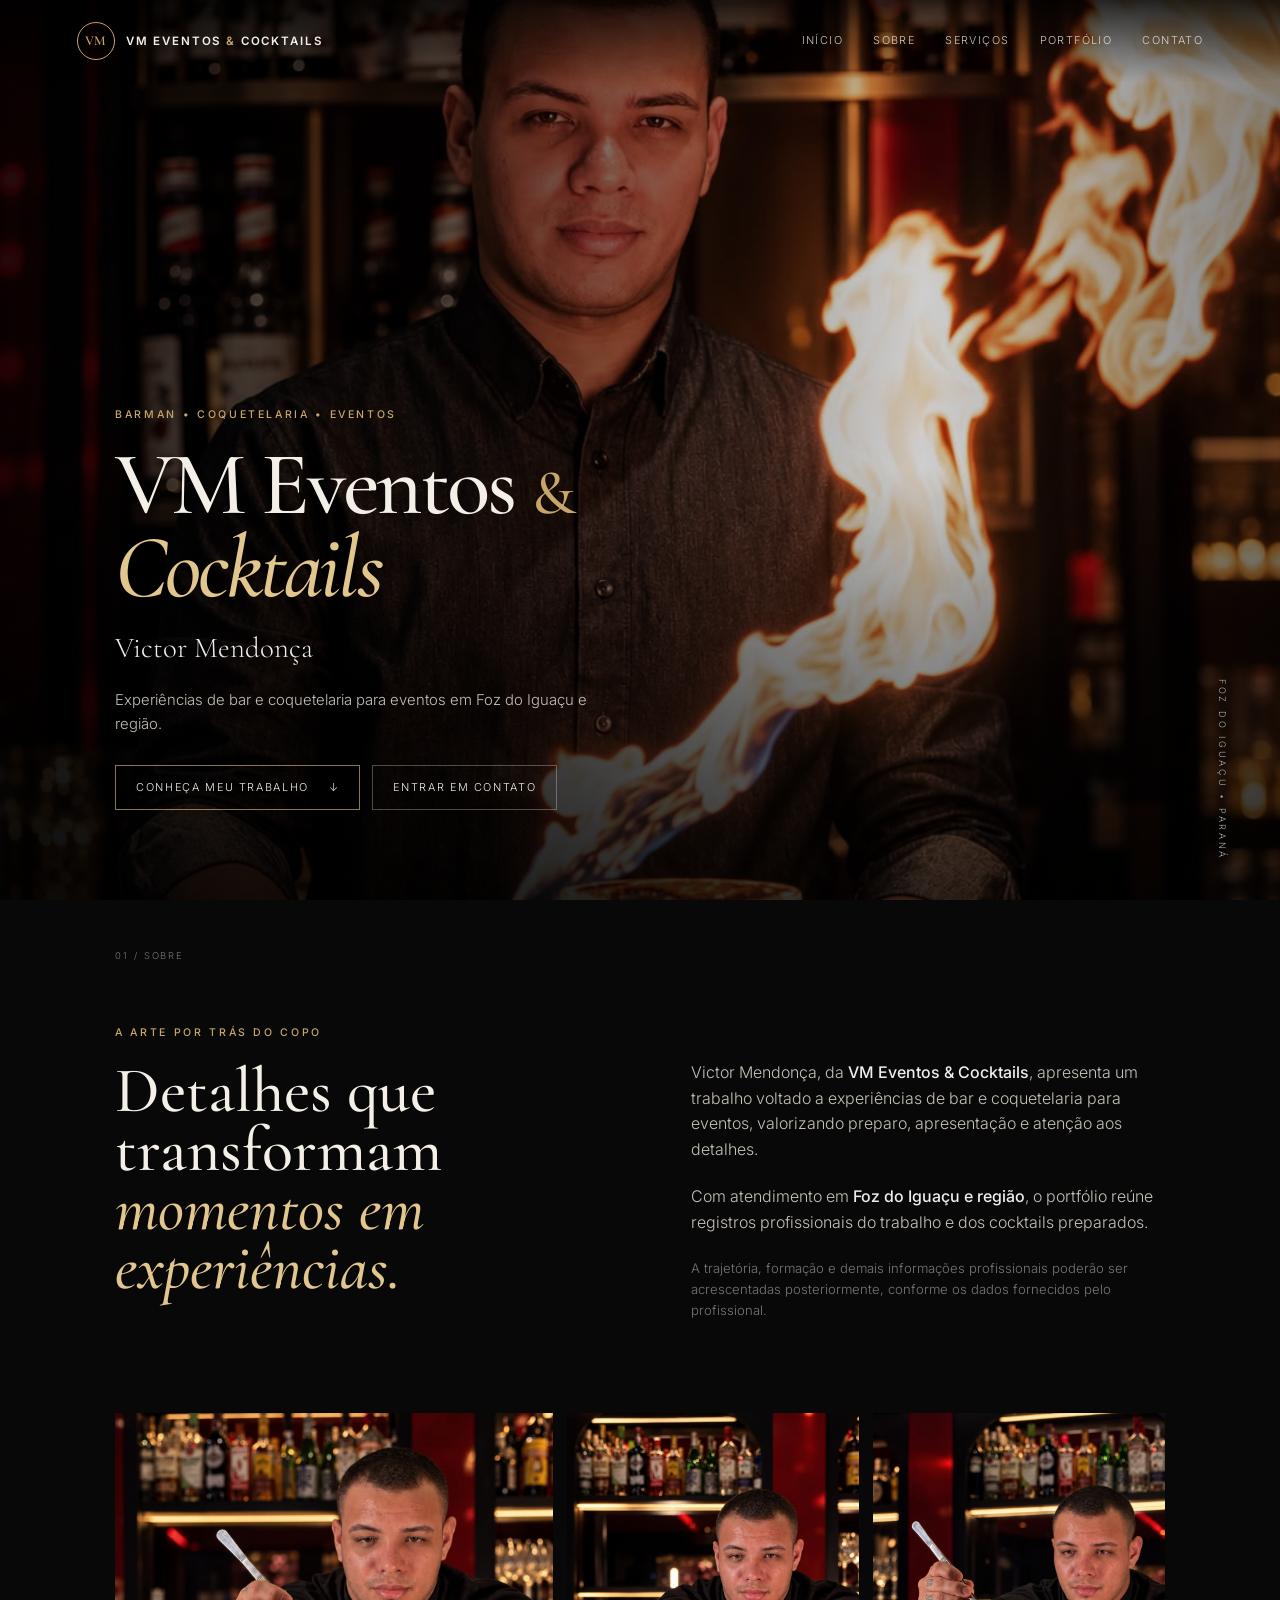
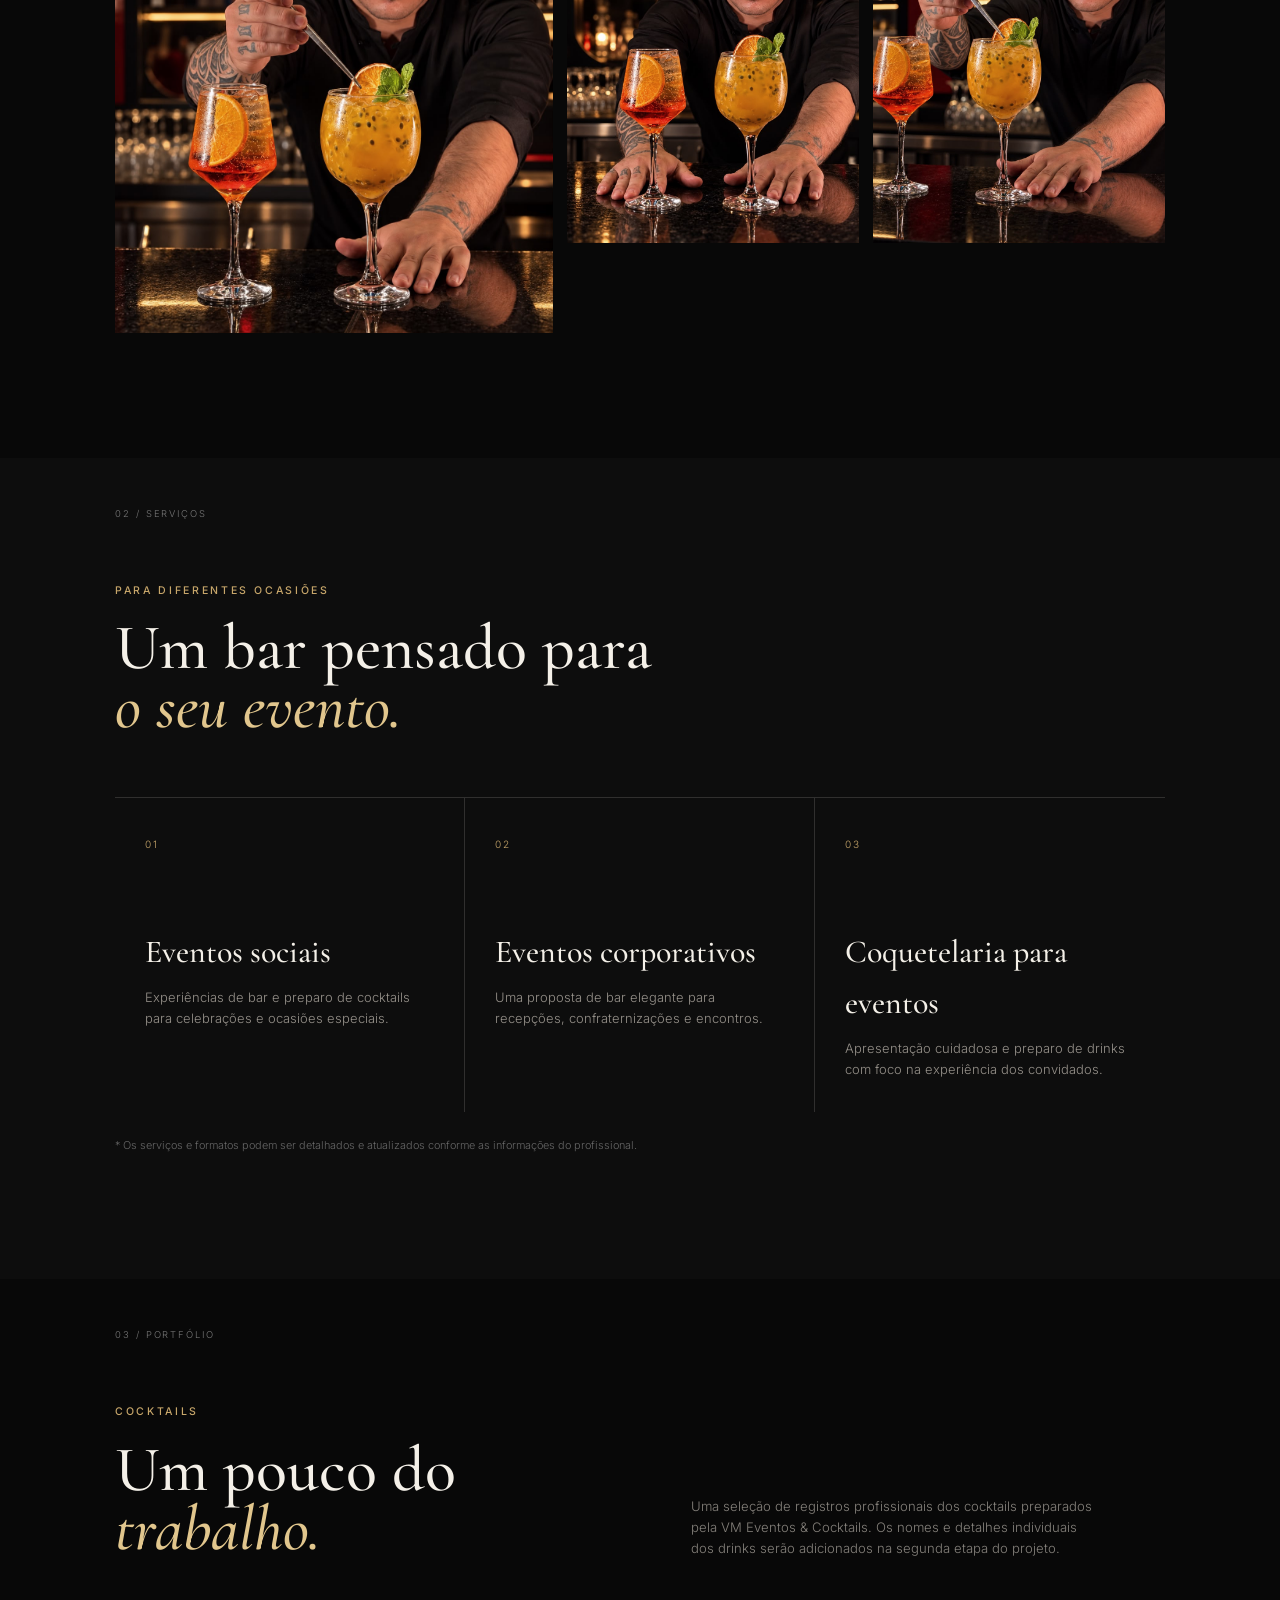
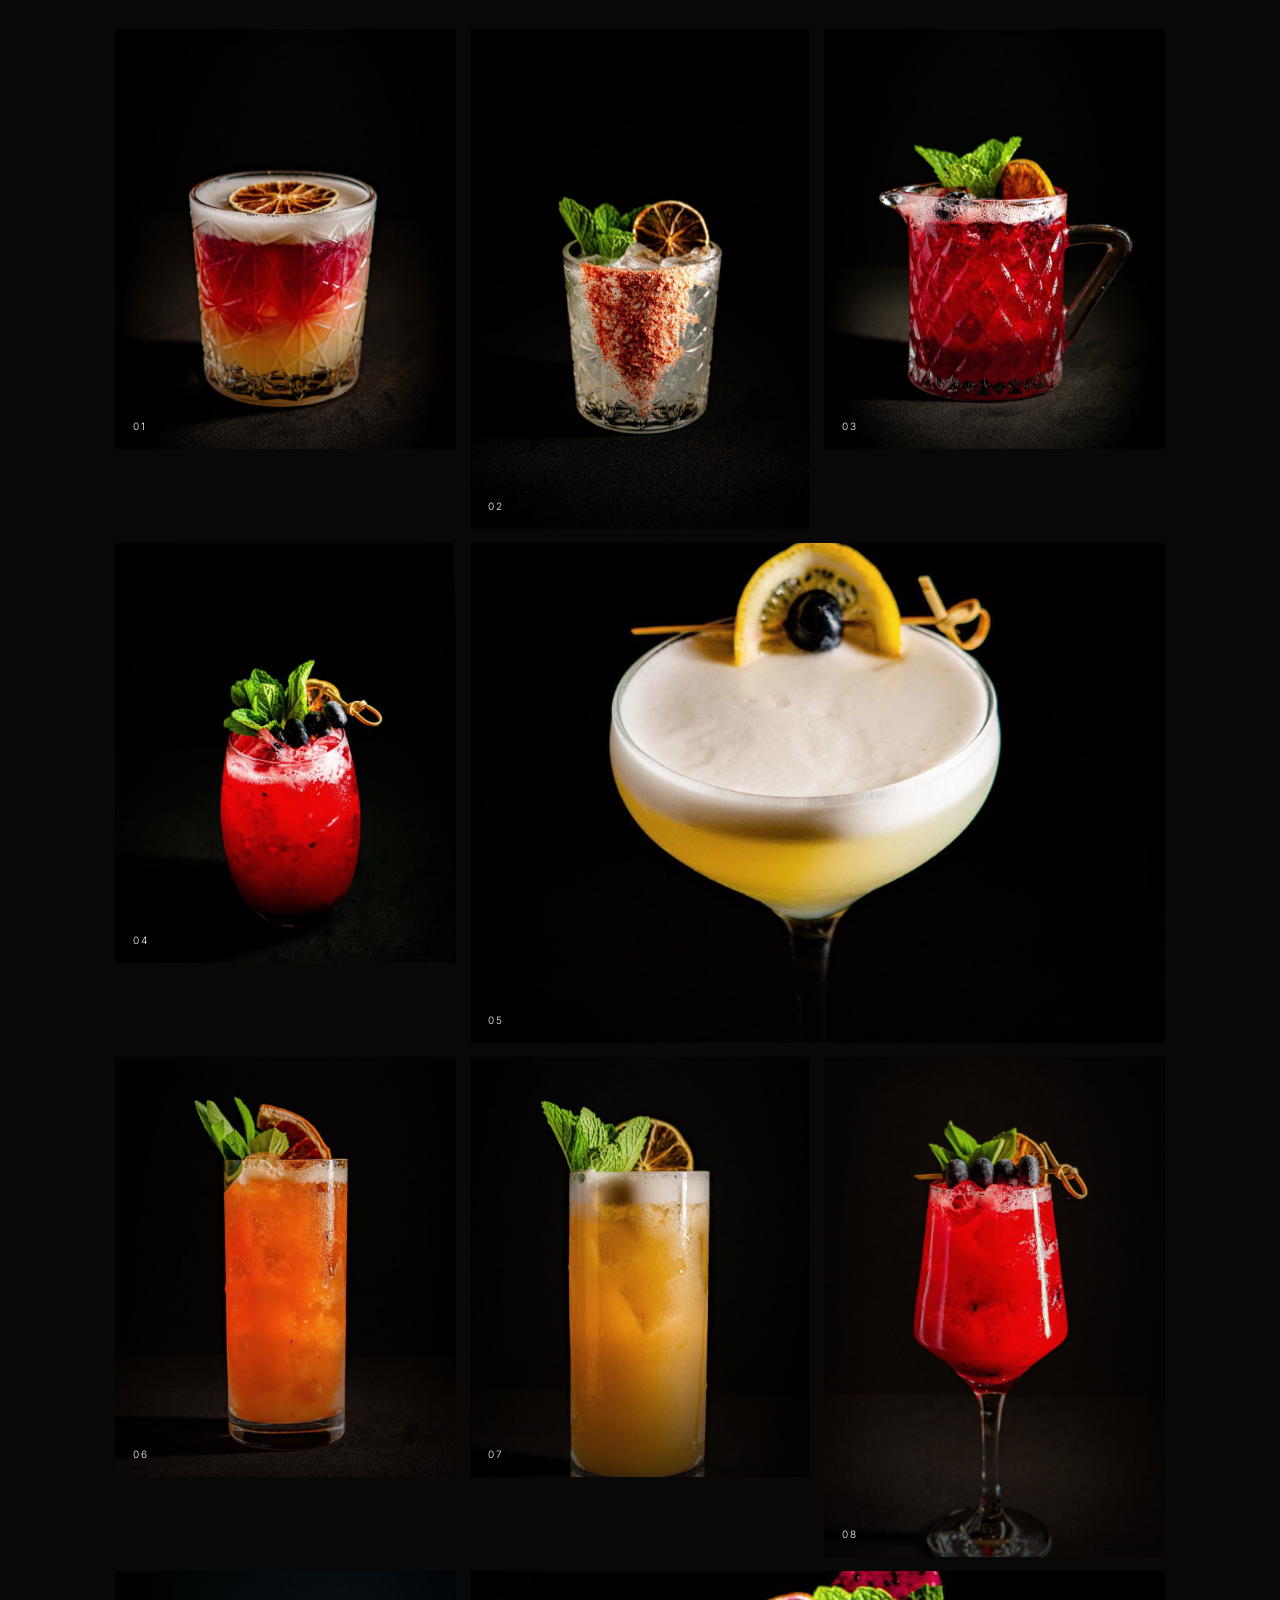
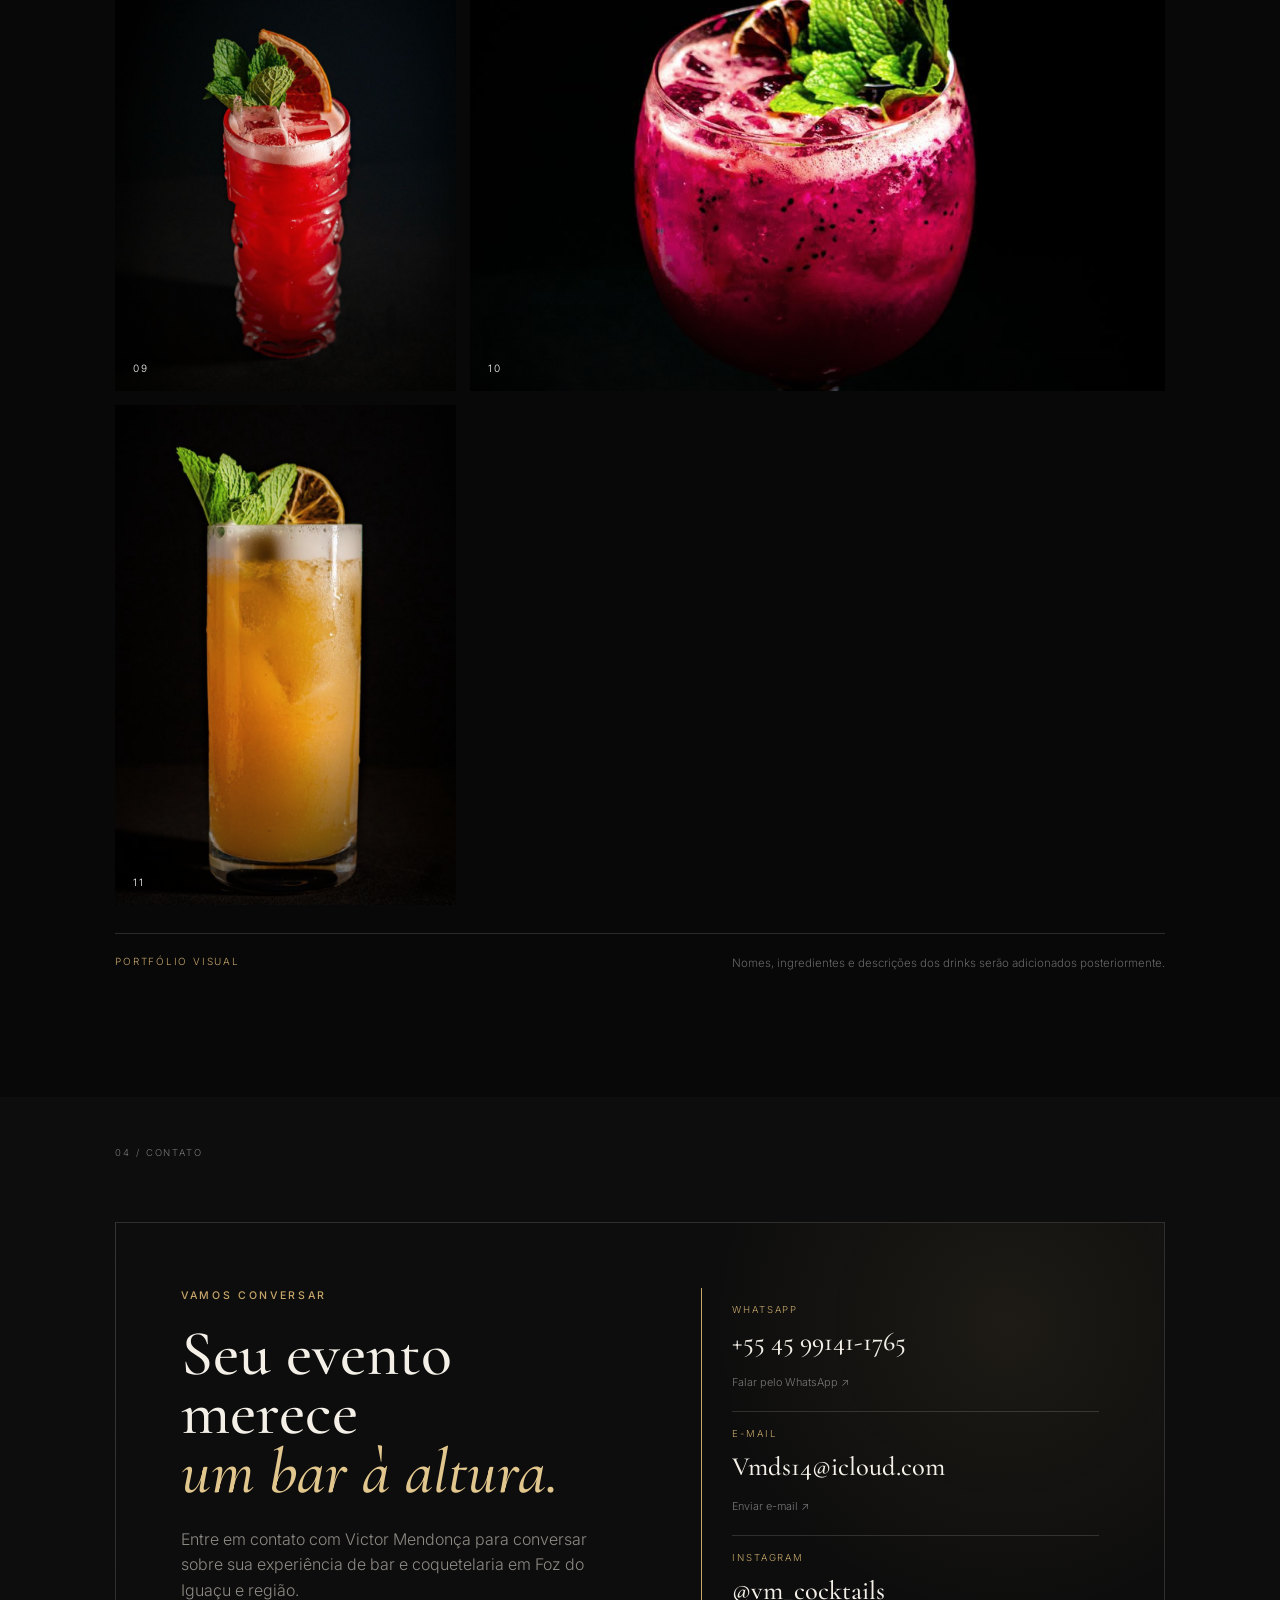
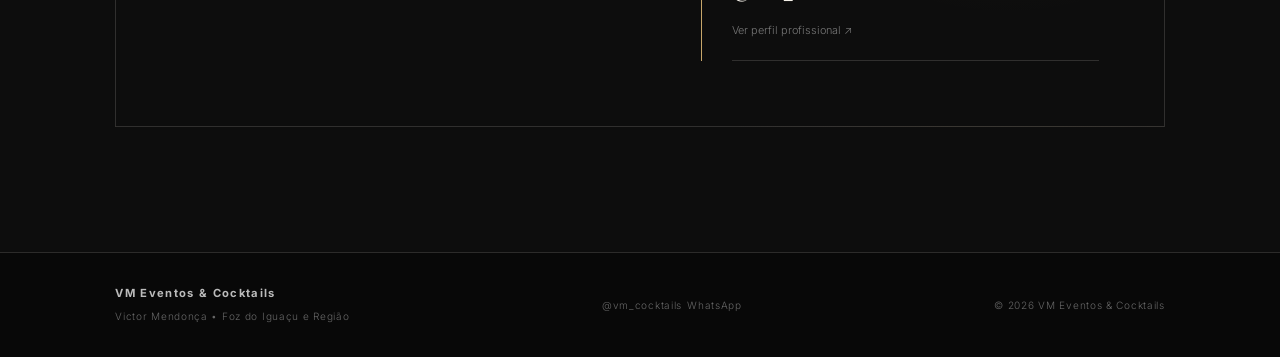
==== VM_Eventos_Cocktails_v1_completo/VM_Eventos_Cocktails/index.html @ 24d46e70 "Primeira versão do site Vm Eventos & Cocktails" ====
<!DOCTYPE html>
<html lang="pt-BR">
<head>
  <meta charset="UTF-8">
  <meta name="viewport" content="width=device-width, initial-scale=1.0">
  <meta name="description" content="VM Eventos & Cocktails — portfólio profissional de Victor Mendonça, com experiências de bar e coquetelaria para eventos em Foz do Iguaçu e região.">
  <meta name="robots" content="index, follow">
  <meta name="author" content="Victor Mendonça — VM Eventos & Cocktails">
  <meta property="og:title" content="VM Eventos & Cocktails | Victor Mendonça">
  <meta property="og:description" content="Experiências de bar e coquetelaria para eventos em Foz do Iguaçu e região.">
  <meta property="og:type" content="website">
  <meta property="og:image" content="img/perfil/victor-principal.jpeg">
  <title>VM Eventos & Cocktails | Victor Mendonça | Foz do Iguaçu</title>
  <link rel="preconnect" href="https://fonts.googleapis.com">
  <link rel="preconnect" href="https://fonts.gstatic.com" crossorigin>
  <link href="https://fonts.googleapis.com/css2?family=Cormorant+Garamond:wght@500;600;700&family=Inter:wght@300;400;500;600&display=swap" rel="stylesheet">
  <link rel="stylesheet" href="css/style.css">
</head>
<body>
  <header class="header" id="inicio">
    <a class="brand" href="#inicio" aria-label="VM Eventos & Cocktails — início">
      <span class="brand-mark">VM</span>
      <span>VM EVENTOS <span class="brand-dot">&</span> COCKTAILS</span>
    </a>

    <button class="menu-toggle" type="button" aria-label="Abrir menu" aria-expanded="false" aria-controls="site-nav">
      <span></span><span></span><span></span>
    </button>

    <nav class="nav" id="site-nav" aria-label="Navegação principal">
      <a href="#inicio">Início</a>
      <a href="#sobre">Sobre</a>
      <a href="#servicos">Serviços</a>
      <a href="#portfolio">Portfólio</a>
      <a href="#contato">Contato</a>
    </nav>
  </header>

  <main>
    <section class="hero" aria-labelledby="hero-title">
      <img class="hero-photo" src="img/perfil/victor-principal.jpeg" alt="Victor Mendonça, profissional de bar da VM Eventos & Cocktails">
      <div class="hero-overlay"></div>
      <div class="hero-content">
        <p class="eyebrow">BARMAN • COQUETELARIA • EVENTOS</p>
        <h1 id="hero-title">VM Eventos <span>&</span><br><em>Cocktails</em></h1>
        <p class="hero-subtitle">Victor Mendonça</p>
        <p class="hero-text">Experiências de bar e coquetelaria para eventos em Foz do Iguaçu e região.</p>
        <div class="hero-actions">
          <a class="btn" href="#portfolio">Conheça meu trabalho <span>↓</span></a>
          <a class="btn btn-ghost" href="#contato">Entrar em contato</a>
        </div>
      </div>
      <div class="hero-note">FOZ DO IGUAÇU • PARANÁ</div>
    </section>

    <section class="section about" id="sobre">
      <div class="section-label">01 / SOBRE</div>
      <div class="about-grid">
        <div>
          <p class="eyebrow">A ARTE POR TRÁS DO COPO</p>
          <h2>Detalhes que transformam<br><em>momentos em experiências.</em></h2>
        </div>
        <div class="about-copy">
          <p>
            Victor Mendonça, da <strong>VM Eventos & Cocktails</strong>, apresenta
            um trabalho voltado a experiências de bar e coquetelaria para eventos,
            valorizando preparo, apresentação e atenção aos detalhes.
          </p>
          <p>
            Com atendimento em <strong>Foz do Iguaçu e região</strong>, o portfólio
            reúne registros profissionais do trabalho e dos cocktails preparados.
          </p>
          <p class="muted">
            A trajetória, formação e demais informações profissionais poderão ser
            acrescentadas posteriormente, conforme os dados fornecidos pelo profissional.
          </p>
        </div>
      </div>

      <div class="work-gallery" aria-label="Victor Mendonça trabalhando no bar">
        <figure class="work-card work-large">
          <img src="img/trabalho/victor-trabalhando-01.jpeg" alt="Victor Mendonça preparando um cocktail atrás do bar" loading="lazy">
        </figure>
        <figure class="work-card">
          <img src="img/trabalho/victor-trabalhando-02.jpeg" alt="Victor Mendonça trabalhando no preparo de drinks" loading="lazy">
        </figure>
        <figure class="work-card">
          <img src="img/trabalho/victor-trabalhando-03.jpeg" alt="Victor Mendonça finalizando um cocktail profissional" loading="lazy">
        </figure>
      </div>
    </section>

    <section class="section services" id="servicos">
      <div class="section-label">02 / SERVIÇOS</div>
      <div class="section-heading">
        <p class="eyebrow">PARA DIFERENTES OCASIÕES</p>
        <h2>Um bar pensado para<br><em>o seu evento.</em></h2>
      </div>
      <div class="service-grid">
        <article class="service-card">
          <span>01</span>
          <h3>Eventos sociais</h3>
          <p>Experiências de bar e preparo de cocktails para celebrações e ocasiões especiais.</p>
        </article>
        <article class="service-card">
          <span>02</span>
          <h3>Eventos corporativos</h3>
          <p>Uma proposta de bar elegante para recepções, confraternizações e encontros.</p>
        </article>
        <article class="service-card">
          <span>03</span>
          <h3>Coquetelaria para eventos</h3>
          <p>Apresentação cuidadosa e preparo de drinks com foco na experiência dos convidados.</p>
        </article>
      </div>
      <p class="section-disclaimer">* Os serviços e formatos podem ser detalhados e atualizados conforme as informações do profissional.</p>
    </section>

    <section class="section portfolio" id="portfolio">
      <div class="section-label">03 / PORTFÓLIO</div>
      <div class="portfolio-heading">
        <div>
          <p class="eyebrow">COCKTAILS</p>
          <h2>Um pouco do<br><em>trabalho.</em></h2>
        </div>
        <p>
          Uma seleção de registros profissionais dos cocktails preparados pela
          VM Eventos & Cocktails. Os nomes e detalhes individuais dos drinks
          serão adicionados na segunda etapa do projeto.
        </p>
      </div>

      <div class="gallery" id="gallery">
        <button class="gallery-item" data-index="0" type="button"><img src="img/drinks/drink-01.jpeg" alt="Cocktail profissional — portfólio VM Eventos & Cocktails" loading="lazy"><span>01</span></button>
        <button class="gallery-item" data-index="1" type="button"><img src="img/drinks/drink-02.jpeg" alt="Cocktail profissional — portfólio VM Eventos & Cocktails" loading="lazy"><span>02</span></button>
        <button class="gallery-item" data-index="2" type="button"><img src="img/drinks/drink-03.jpeg" alt="Cocktail profissional — portfólio VM Eventos & Cocktails" loading="lazy"><span>03</span></button>
        <button class="gallery-item" data-index="3" type="button"><img src="img/drinks/drink-04.jpeg" alt="Cocktail profissional — portfólio VM Eventos & Cocktails" loading="lazy"><span>04</span></button>
        <button class="gallery-item" data-index="4" type="button"><img src="img/drinks/drink-05.jpeg" alt="Cocktail profissional — portfólio VM Eventos & Cocktails" loading="lazy"><span>05</span></button>
        <button class="gallery-item" data-index="5" type="button"><img src="img/drinks/drink-06.jpeg" alt="Cocktail profissional — portfólio VM Eventos & Cocktails" loading="lazy"><span>06</span></button>
        <button class="gallery-item" data-index="6" type="button"><img src="img/drinks/drink-07.jpeg" alt="Cocktail profissional — portfólio VM Eventos & Cocktails" loading="lazy"><span>07</span></button>
        <button class="gallery-item" data-index="7" type="button"><img src="img/drinks/drink-08.jpeg" alt="Cocktail profissional — portfólio VM Eventos & Cocktails" loading="lazy"><span>08</span></button>
        <button class="gallery-item" data-index="8" type="button"><img src="img/drinks/drink-09.jpeg" alt="Cocktail profissional — portfólio VM Eventos & Cocktails" loading="lazy"><span>09</span></button>
        <button class="gallery-item" data-index="9" type="button"><img src="img/drinks/drink-10.jpeg" alt="Cocktail profissional — portfólio VM Eventos & Cocktails" loading="lazy"><span>10</span></button>
        <button class="gallery-item" data-index="10" type="button"><img src="img/drinks/drink-11.jpeg" alt="Cocktail profissional — portfólio VM Eventos & Cocktails" loading="lazy"><span>11</span></button>
      </div>

      <div class="portfolio-note">
        <span>PORTFÓLIO VISUAL</span>
        <p>Nomes, ingredientes e descrições dos drinks serão adicionados posteriormente.</p>
      </div>
    </section>

    <section class="section contact" id="contato">
      <div class="section-label">04 / CONTATO</div>
      <div class="contact-card">
        <div>
          <p class="eyebrow">VAMOS CONVERSAR</p>
          <h2>Seu evento merece<br><em>um bar à altura.</em></h2>
          <p class="contact-text">
            Entre em contato com Victor Mendonça para conversar sobre sua
            experiência de bar e coquetelaria em Foz do Iguaçu e região.
          </p>
        </div>
        <div class="contact-links">
          <a class="contact-link" href="https://wa.me/5545991411765" target="_blank" rel="noopener noreferrer">
            <span>WHATSAPP</span>
            <strong>+55 45 99141-1765</strong>
            <small>Falar pelo WhatsApp ↗</small>
          </a>
          <a class="contact-link" href="mailto:Vmds14@icloud.com">
            <span>E-MAIL</span>
            <strong>Vmds14@icloud.com</strong>
            <small>Enviar e-mail ↗</small>
          </a>
          <a class="contact-link" href="https://www.instagram.com/vm_cocktails?stkn=NHAxOTZkYXF1MThz" target="_blank" rel="noopener noreferrer">
            <span>INSTAGRAM</span>
            <strong>@vm_cocktails</strong>
            <small>Ver perfil profissional ↗</small>
          </a>
        </div>
      </div>
    </section>
  </main>

  <footer class="footer">
    <div>
      <strong>VM Eventos & Cocktails</strong>
      <span>Victor Mendonça • Foz do Iguaçu e Região</span>
    </div>
    <div class="footer-social">
      <a href="https://www.instagram.com/vm_cocktails?stkn=NHAxOTZkYXF1MThz" target="_blank" rel="noopener noreferrer">@vm_cocktails</a>
      <a href="https://wa.me/5545991411765" target="_blank" rel="noopener noreferrer">WhatsApp</a>
    </div>
    <span>© <span id="year"></span> VM Eventos & Cocktails</span>
  </footer>

  <div class="lightbox" id="lightbox" aria-hidden="true">
    <button class="lightbox-close" type="button" aria-label="Fechar">×</button>
    <button class="lightbox-prev" type="button" aria-label="Imagem anterior">‹</button>
    <img id="lightbox-image" src="" alt="">
    <button class="lightbox-next" type="button" aria-label="Próxima imagem">›</button>
    <div class="lightbox-counter" id="lightbox-counter"></div>
  </div>

  <script src="js/script.js"></script>
</body>
</html>
---- VM_Eventos_Cocktails_v1_completo/VM_Eventos_Cocktails/css/style.css ----
*{margin:0;padding:0;box-sizing:border-box}
:root{--bg:#080808;--surface:#111;--text:#f4f0e8;--muted:#aaa49a;--line:rgba(244,240,232,.15);--gold:#c7a66a;--gold-light:#e1c68d}
html{scroll-behavior:smooth}
body{background:var(--bg);color:var(--text);font-family:"Inter",sans-serif;font-weight:300;line-height:1.6}
body.menu-open{overflow:hidden}
a{color:inherit;text-decoration:none}
button{font:inherit}
.header{position:fixed;inset:0 0 auto 0;height:82px;display:flex;align-items:center;justify-content:space-between;padding:0 6vw;z-index:20;background:linear-gradient(to bottom,rgba(0,0,0,.78),transparent)}
.brand{display:flex;align-items:center;gap:11px;font-size:.72rem;letter-spacing:.16em;font-weight:600}
.brand-mark{width:38px;height:38px;border:1px solid var(--gold);color:var(--gold);display:grid;place-items:center;border-radius:50%;font-family:"Cormorant Garamond",serif;font-size:.85rem;letter-spacing:0}
.brand-dot{color:var(--gold)}
.nav{display:flex;gap:30px}
.nav a{font-size:.68rem;letter-spacing:.13em;text-transform:uppercase;opacity:.82;transition:.25s}
.nav a:hover,.nav a:focus{color:var(--gold-light);opacity:1}
.menu-toggle{display:none;background:none;border:0;cursor:pointer}
.menu-toggle span{display:block;width:27px;height:1px;background:var(--text);margin:6px}
.hero{min-height:100vh;position:relative;display:flex;align-items:flex-end;overflow:hidden;background:#050505}
.hero-photo{position:absolute;inset:0;width:100%;height:100%;object-fit:cover;object-position:center 28%;filter:saturate(.85)}
.hero-overlay{position:absolute;inset:0;background:linear-gradient(90deg,rgba(0,0,0,.84) 0%,rgba(0,0,0,.57) 40%,rgba(0,0,0,.18) 72%,rgba(0,0,0,.48) 100%),linear-gradient(0deg,rgba(0,0,0,.72),transparent 48%)}
.hero-content{position:relative;z-index:2;width:min(800px,90%);margin:0 0 10vh 9vw}
.eyebrow{color:var(--gold);font-size:.66rem;letter-spacing:.25em;font-weight:500;margin-bottom:20px}
.hero h1,h2{font-family:"Cormorant Garamond",serif;font-weight:500;line-height:.92}
.hero h1{font-size:clamp(3.4rem,7vw,7.1rem);letter-spacing:-.035em}
.hero h1>span{color:var(--gold);font-size:.7em}
em{color:var(--gold-light);font-style:italic}
.hero-subtitle{font-family:"Cormorant Garamond",serif;font-size:1.8rem;color:#eee;margin-top:16px}
.hero-text{max-width:520px;margin:18px 0 28px;color:#c5c0b8;font-size:.93rem}
.hero-actions{display:flex;gap:12px;flex-wrap:wrap}
.btn{display:inline-flex;gap:20px;align-items:center;border:1px solid rgba(225,198,141,.6);padding:13px 20px;font-size:.68rem;letter-spacing:.15em;text-transform:uppercase;transition:.3s}
.btn:hover,.btn:focus{background:var(--gold);color:#111}
.btn-ghost{border-color:rgba(244,240,232,.3)}
.hero-note{position:absolute;right:4vw;bottom:40px;z-index:2;writing-mode:vertical-rl;font-size:.57rem;letter-spacing:.3em;color:#aaa}
.section{padding:125px 9vw;position:relative}
.section-label{position:absolute;top:48px;left:9vw;font-size:.59rem;color:#777;letter-spacing:.2em}
.about-grid,.portfolio-heading{display:grid;grid-template-columns:1fr 1fr;gap:8vw}
.section h2{font-size:clamp(3rem,5vw,5.6rem)}
.about-copy{padding-top:35px;max-width:560px;color:#c7c2b9}
.about-copy p{margin-bottom:22px}
.about-copy strong{color:#eee;font-weight:500}
.muted{color:#777;font-size:.82rem}
.work-gallery{display:grid;grid-template-columns:1.5fr 1fr 1fr;gap:14px;margin-top:70px}
.work-card{height:430px;overflow:hidden;background:#111}
.work-card.work-large{height:520px}
.work-card img{width:100%;height:100%;object-fit:cover;display:block;transition:transform .7s ease;filter:saturate(.88)}
.work-card:hover img{transform:scale(1.035);filter:saturate(1)}
.services{background:#0d0d0d}
.section-heading{margin-bottom:60px}
.service-grid{display:grid;grid-template-columns:repeat(3,1fr);border-top:1px solid var(--line)}
.service-card{min-height:280px;padding:32px 30px;border-right:1px solid var(--line)}
.service-card:last-child{border-right:0}
.service-card span{color:var(--gold);font-size:.63rem;letter-spacing:.2em}
.service-card h3{font-family:"Cormorant Garamond",serif;font-size:2rem;font-weight:500;margin:70px 0 10px}
.service-card p{color:#96918a;font-size:.81rem;max-width:330px}
.section-disclaimer{color:#666;font-size:.68rem;margin-top:25px}
.portfolio-heading{align-items:end;margin-bottom:70px}
.portfolio-heading>p{color:#85817b;max-width:410px;font-size:.82rem}
.gallery{display:grid;grid-template-columns:repeat(12,1fr);gap:14px}
.gallery-item{position:relative;height:420px;overflow:hidden;border:0;padding:0;background:#151515;cursor:pointer;grid-column:span 4}
.gallery-item:nth-child(3n+2){height:500px}
.gallery-item:nth-child(5n){grid-column:span 8}
.gallery-item img{width:100%;height:100%;display:block;object-fit:cover;transition:transform .6s ease,filter .6s ease;filter:saturate(.9)}
.gallery-item:hover img{transform:scale(1.045);filter:saturate(1.08)}
.gallery-item:focus-visible{outline:2px solid var(--gold);outline-offset:3px}
.gallery-item:after{content:"";position:absolute;inset:0;background:linear-gradient(to top,rgba(0,0,0,.65),transparent 35%);pointer-events:none}
.gallery-item span{position:absolute;z-index:2;left:18px;bottom:15px;color:#fff;font-size:.63rem;letter-spacing:.2em}
.portfolio-note{margin-top:28px;display:flex;justify-content:space-between;gap:25px;border-top:1px solid var(--line);padding-top:20px}
.portfolio-note span{color:var(--gold);font-size:.62rem;letter-spacing:.18em}
.portfolio-note p{color:#666;font-size:.72rem;text-align:right}
.contact{background:#0d0d0d}
.contact-card{border:1px solid var(--line);padding:65px;display:grid;grid-template-columns:1.05fr .95fr;gap:80px;background:radial-gradient(circle at 85% 20%,rgba(199,166,106,.09),transparent 30%)}
.contact-text{color:#8e8a84;max-width:520px;margin-top:25px}
.contact-links{border-left:1px solid var(--gold);padding-left:30px}
.contact-link{display:block;padding:14px 0 18px;border-bottom:1px solid var(--line);transition:.25s}
.contact-link:hover strong{color:var(--gold-light)}
.contact-link span{display:block;color:var(--gold);font-size:.6rem;letter-spacing:.2em}
.contact-link strong{display:block;font-family:"Cormorant Garamond",serif;font-size:1.65rem;font-weight:500;margin:4px 0}
.contact-link small{color:#777;font-size:.68rem}
.footer{min-height:105px;padding:32px 9vw;display:flex;justify-content:space-between;gap:22px;align-items:center;color:#666;font-size:.63rem;letter-spacing:.07em;border-top:1px solid var(--line)}
.footer>div{display:flex;flex-direction:column;gap:5px}
.footer strong{color:#bbb;font-size:.7rem;letter-spacing:.12em}
.footer-social{flex-direction:row!important;gap:18px}
.footer a:hover{color:var(--gold)}
.lightbox{position:fixed;inset:0;background:rgba(0,0,0,.97);z-index:50;display:none;align-items:center;justify-content:center;padding:50px}
.lightbox.active{display:flex}
.lightbox img{max-width:min(90vw,900px);max-height:88vh;object-fit:contain}
.lightbox button{position:absolute;border:0;background:transparent;color:#fff;cursor:pointer}
.lightbox-close{top:25px;right:35px;font-size:2.3rem}
.lightbox-prev,.lightbox-next{top:50%;transform:translateY(-50%);font-size:4rem;opacity:.75}
.lightbox-prev{left:25px}.lightbox-next{right:25px}
.lightbox-counter{position:absolute;bottom:22px;color:#888;font-size:.7rem;letter-spacing:.15em}
@media (max-width:900px){
  .nav{gap:18px}.brand{font-size:.62rem}
  .about-grid,.portfolio-heading{gap:45px}
  .work-gallery{grid-template-columns:1fr 1fr}.work-card.work-large{grid-column:span 2}
  .gallery-item,.gallery-item:nth-child(5n){grid-column:span 6;height:400px}.gallery-item:nth-child(3n+2){height:400px}
  .contact-card{gap:45px;padding:48px}
}
@media (max-width:700px){
  .header{height:70px;padding:0 6vw}
  .menu-toggle{display:block;z-index:22}
  .nav{position:fixed;inset:0;background:#080808;flex-direction:column;align-items:center;justify-content:center;gap:28px;transform:translateX(100%);transition:.3s}
  .nav.open{transform:translateX(0)}
  .nav a{font-size:.8rem}.brand{font-size:.55rem}.brand-mark{width:34px;height:34px}
  .hero-photo{object-position:58% 25%}.hero-content{margin:0 7vw 11vh}
  .hero h1{font-size:clamp(3rem,15vw,5.2rem)}.hero-note{display:none}
  .section{padding:100px 7vw}.section-label{left:7vw}
  .about-grid,.portfolio-heading,.contact-card{grid-template-columns:1fr;gap:35px}
  .about-copy{padding-top:0}.work-gallery{grid-template-columns:1fr}
  .work-card,.work-card.work-large{grid-column:auto;height:430px}
  .service-grid{grid-template-columns:1fr}.service-card{border-right:0;border-bottom:1px solid var(--line);min-height:auto;padding:30px 5px}
  .service-card h3{margin-top:35px}.gallery{grid-template-columns:1fr 1fr;gap:10px}
  .gallery-item,.gallery-item:nth-child(5n),.gallery-item:nth-child(3n+2){grid-column:span 1;height:330px}
  .portfolio-note{flex-direction:column}.portfolio-note p{text-align:left}
  .contact-card{padding:38px 28px}.contact-links{border-left:0;border-top:1px solid var(--gold);padding:20px 0 0}
  .footer{flex-direction:column;align-items:flex-start}.footer-social{flex-wrap:wrap}
}
@media (max-width:480px){
  .gallery{grid-template-columns:1fr}.gallery-item,.gallery-item:nth-child(5n),.gallery-item:nth-child(3n+2){height:430px}
  .hero-actions{flex-direction:column;align-items:flex-start}
}
@media (prefers-reduced-motion:reduce){
  html{scroll-behavior:auto}.gallery-item img,.work-card img{transition:none}.nav{transition:none}
}
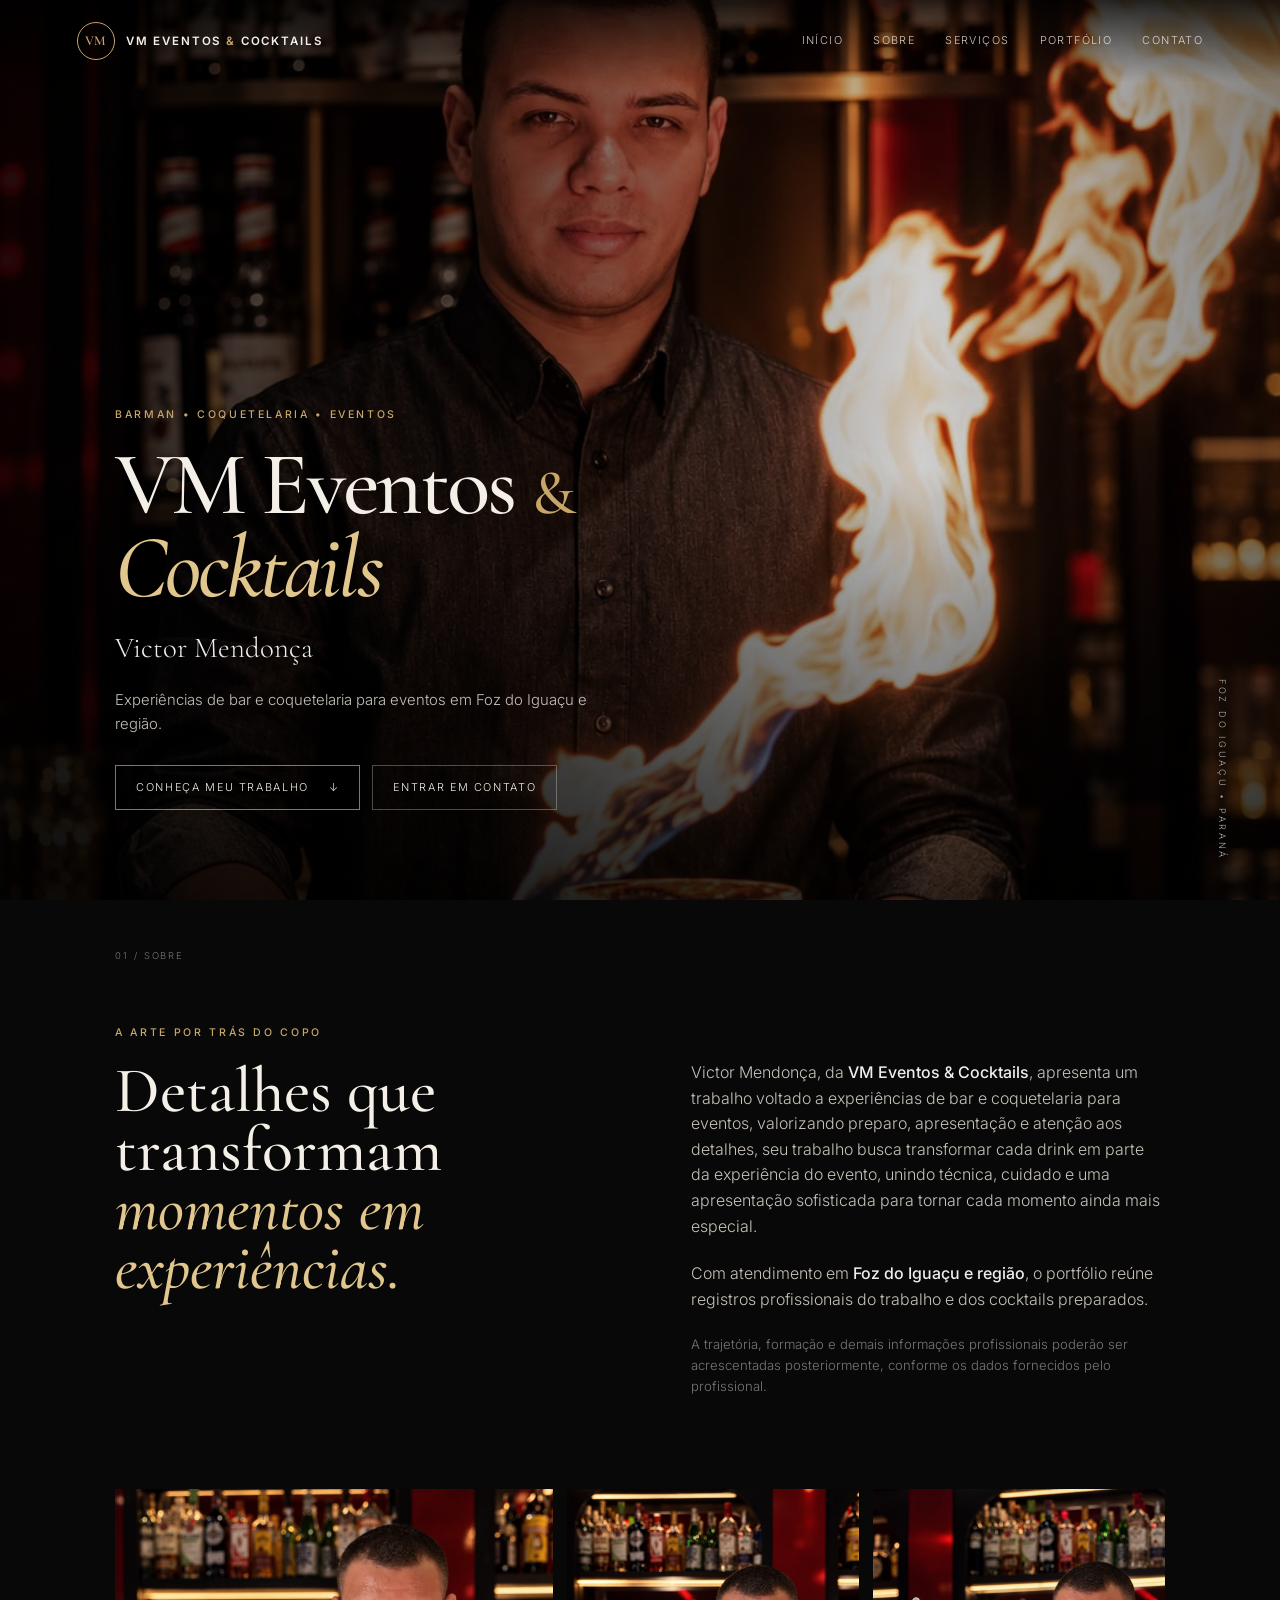
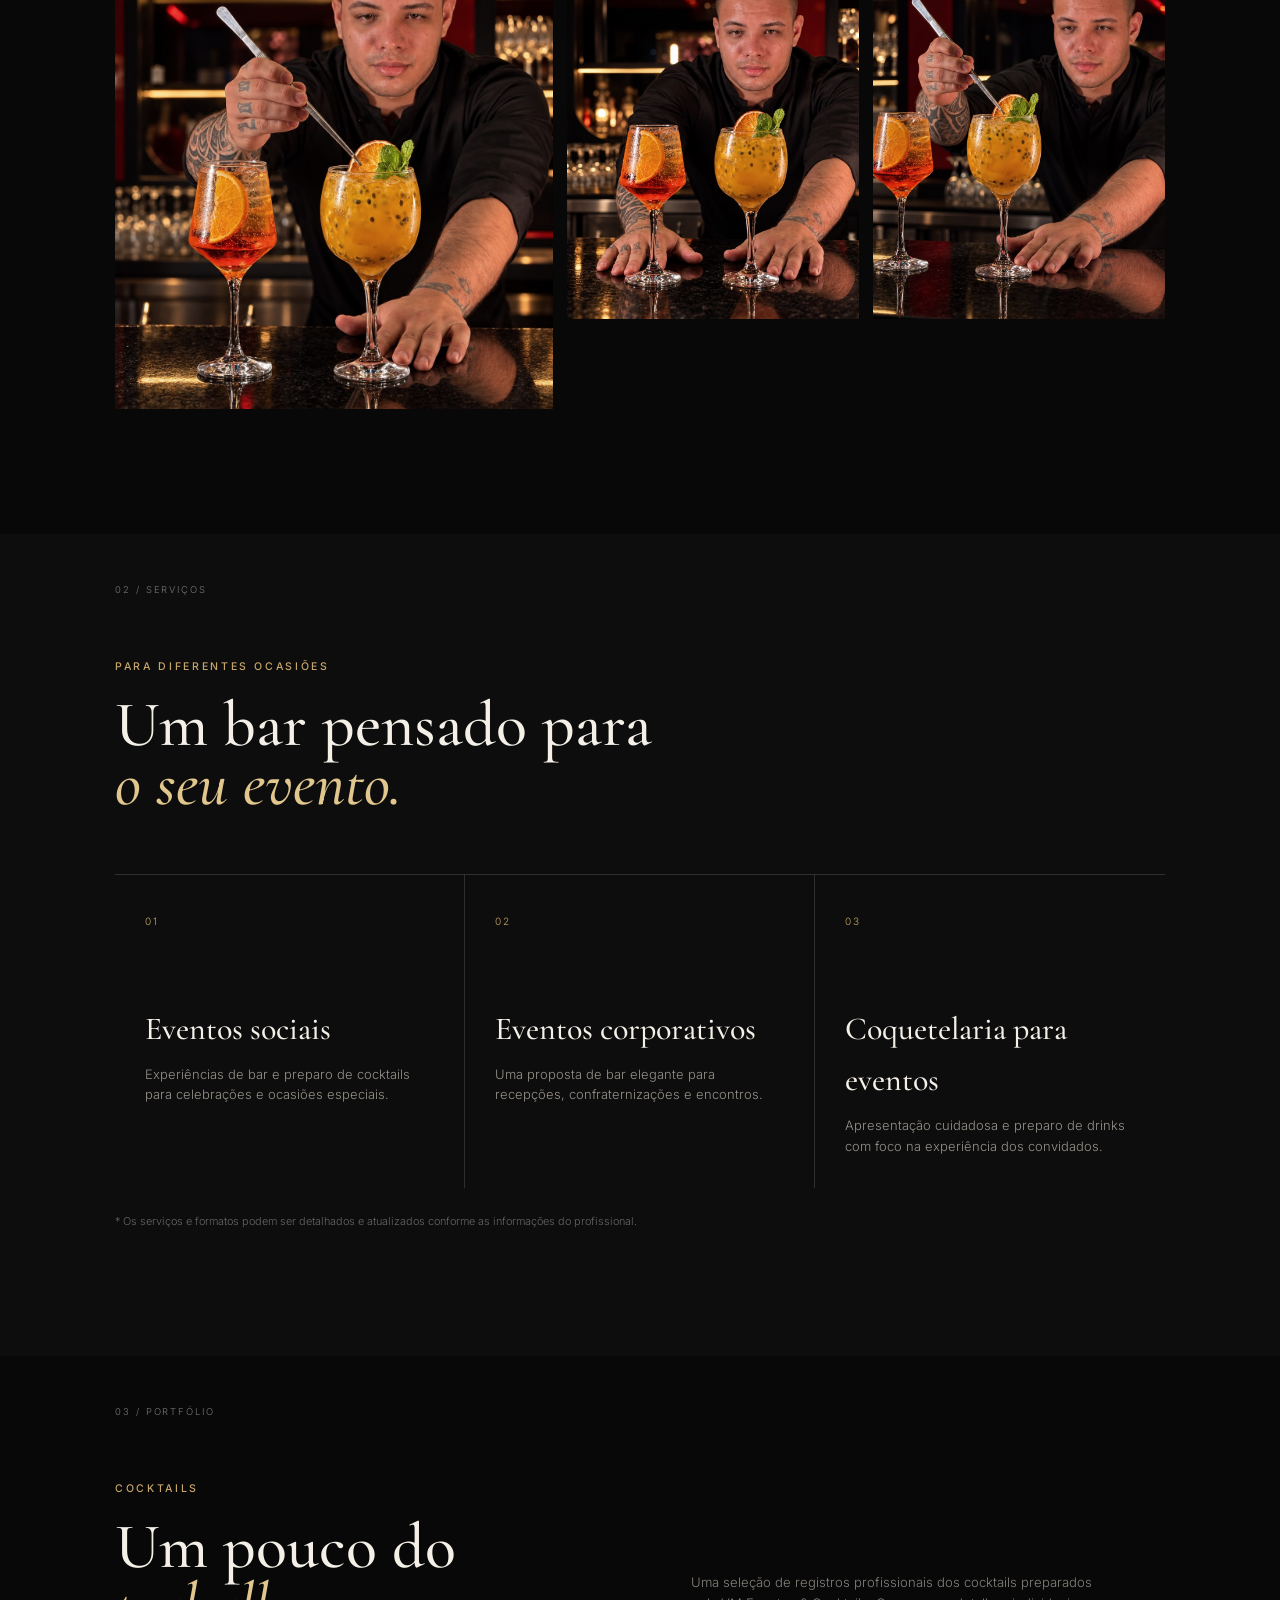
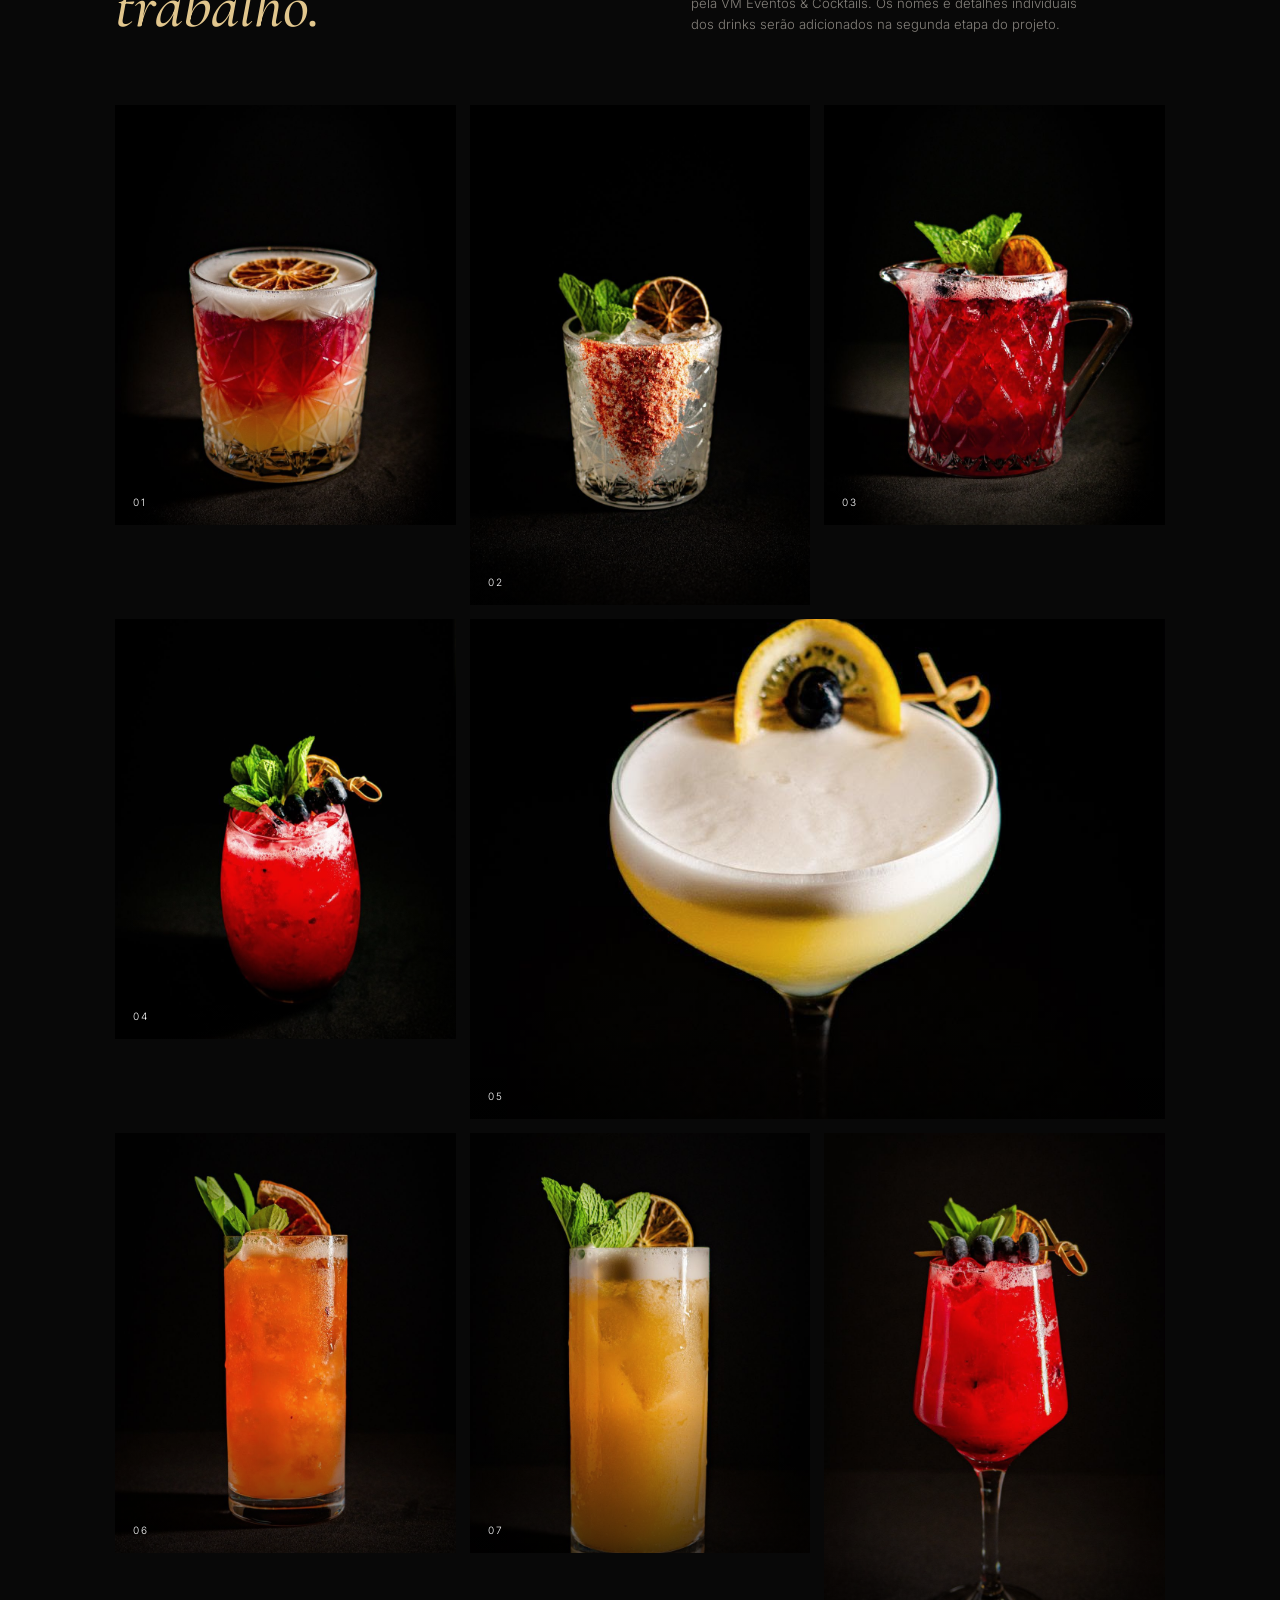
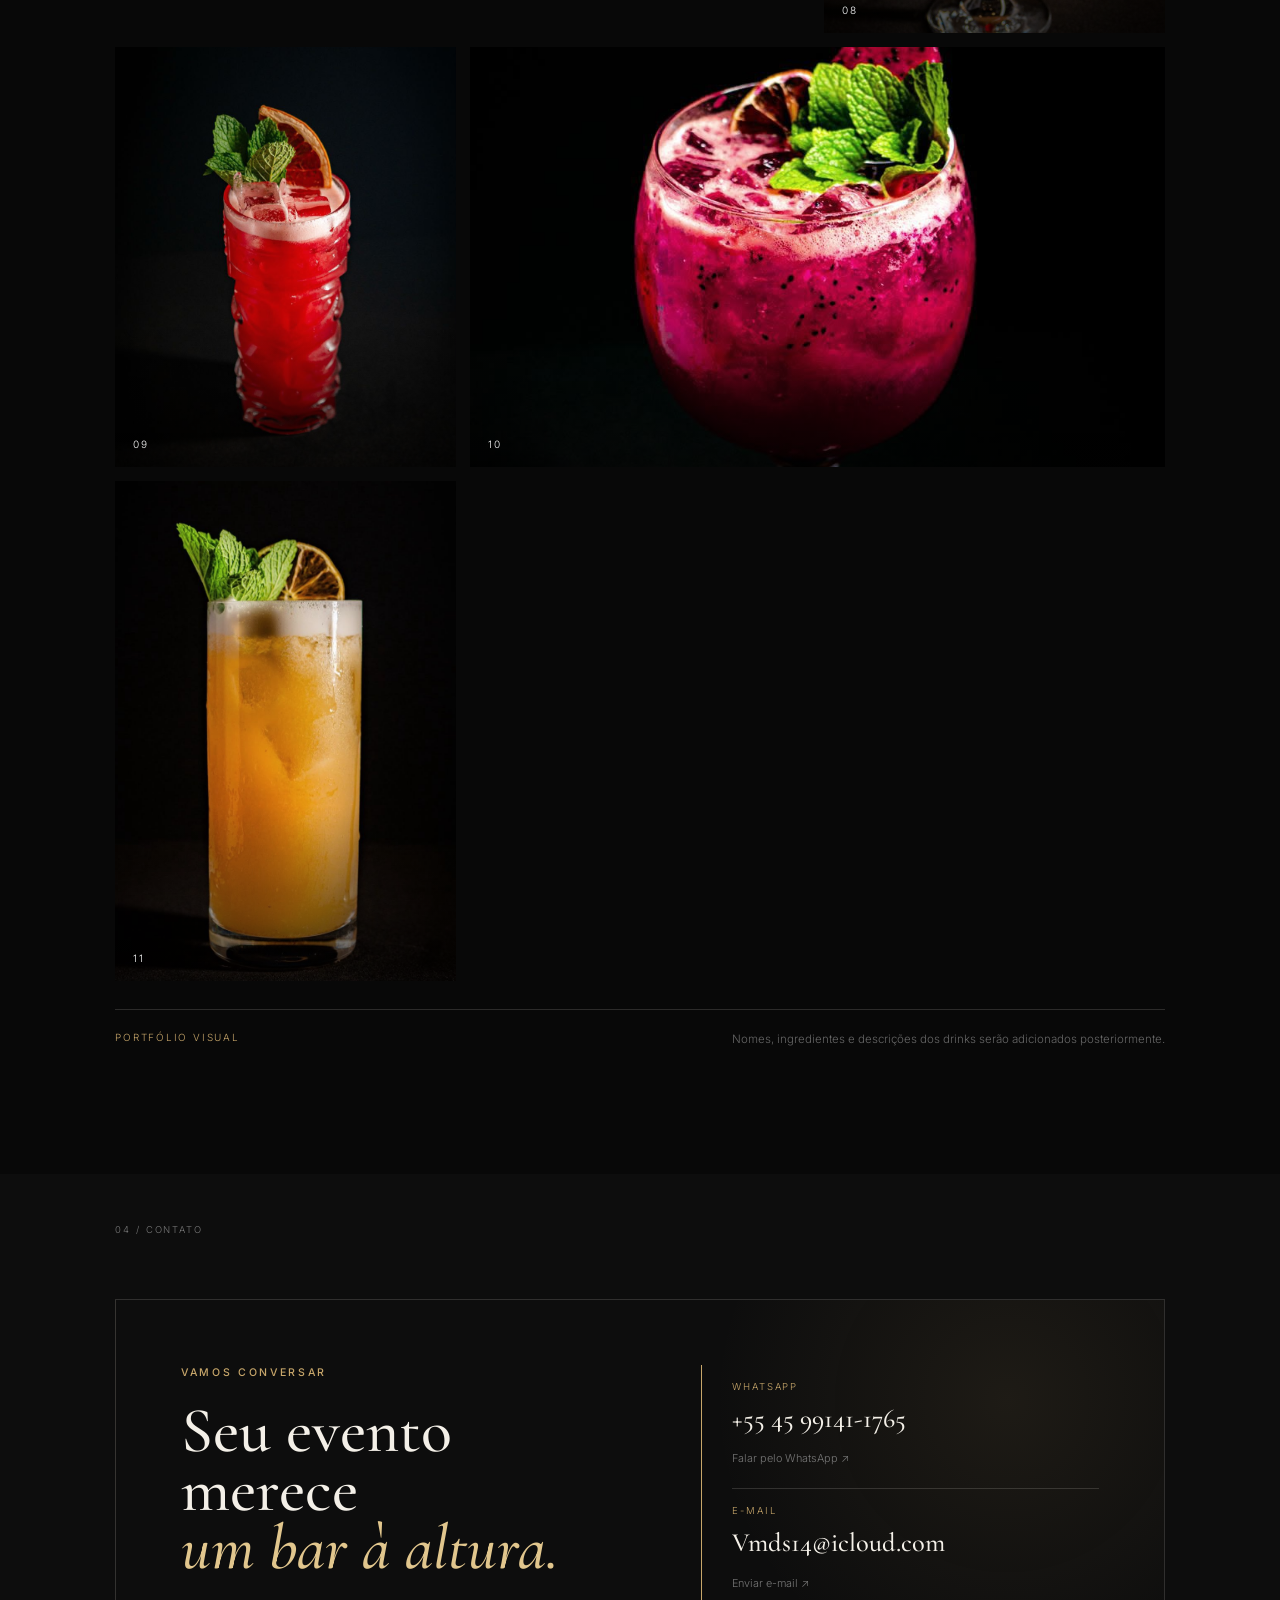
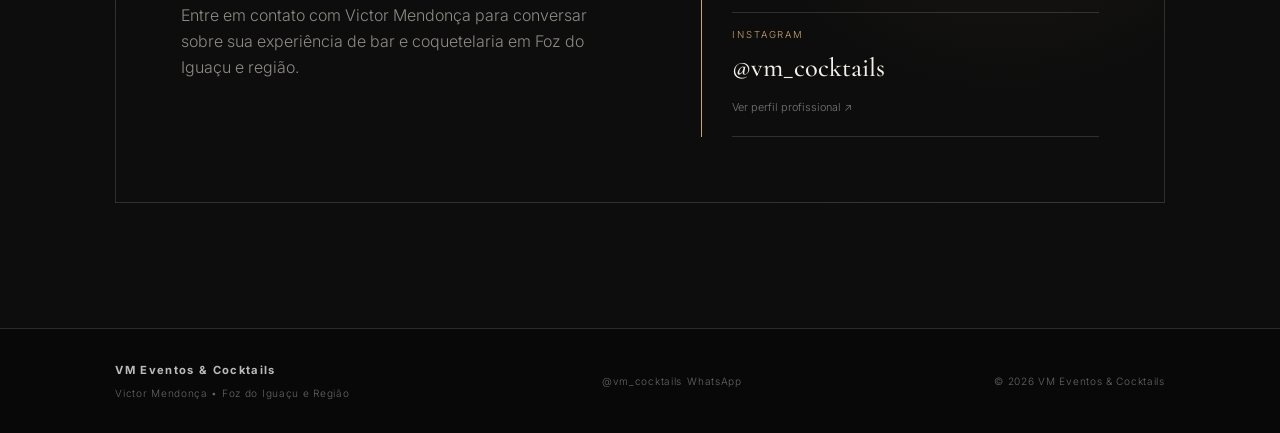
==== commit 687886f8: "Atualizando o site" ====
--- a/VM_Eventos_Cocktails_v1_completo/VM_Eventos_Cocktails/index.html
+++ b/VM_Eventos_Cocktails_v1_completo/VM_Eventos_Cocktails/index.html
@@ -64,7 +64,10 @@
           <p>
             Victor Mendonça, da <strong>VM Eventos & Cocktails</strong>, apresenta
             um trabalho voltado a experiências de bar e coquetelaria para eventos,
-            valorizando preparo, apresentação e atenção aos detalhes.
+            valorizando preparo, apresentação e atenção aos detalhes, 
+            seu trabalho busca transformar cada drink em parte da experiência do evento,
+            unindo técnica, cuidado e uma apresentação sofisticada para tornar cada momento 
+            ainda mais especial.
           </p>
           <p>
             Com atendimento em <strong>Foz do Iguaçu e região</strong>, o portfólio
